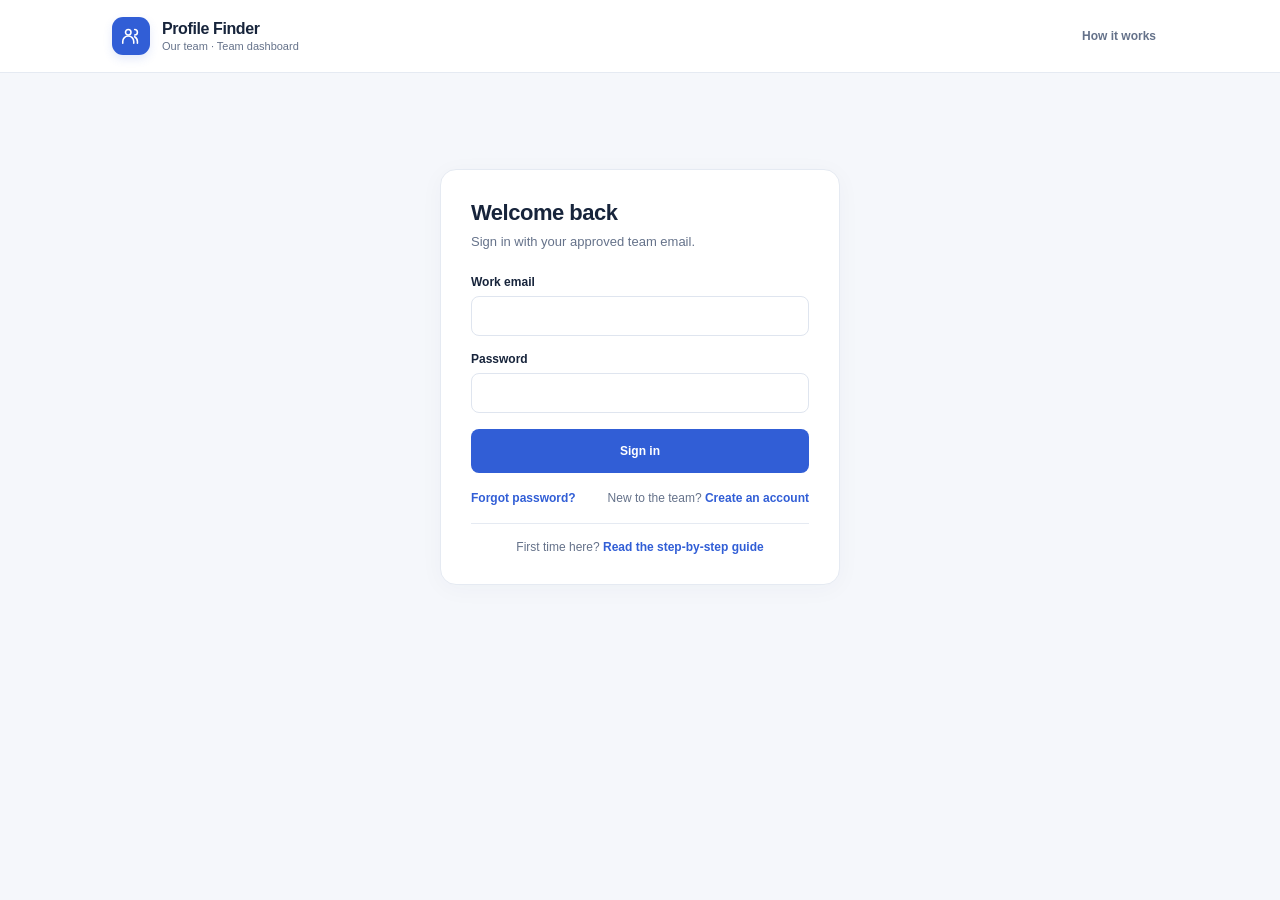
==== index.html @ e4a8d3be "Add files via upload" ====
<!DOCTYPE html>
<html lang="en">
<head>
<meta charset="utf-8">
<meta name="viewport" content="width=device-width, initial-scale=1">
<meta http-equiv="Content-Security-Policy" content="default-src 'self'; script-src 'self'; style-src 'self'; img-src 'self' data:; connect-src https:; base-uri 'none'; form-action 'none'; object-src 'none'">
<meta name="referrer" content="no-referrer">
<meta name="theme-color" content="#f5f7fb">
<title>Profile Finder · Team dashboard</title>
<link rel="stylesheet" href="styles.css">
</head>
<body>
<svg aria-hidden="true" class="sprite" xmlns="http://www.w3.org/2000/svg">
  <symbol id="icon-people" viewBox="0 0 24 24"><circle cx="9" cy="8" r="3"/><path d="M3 20v-2a6 6 0 0 1 12 0v2M16 5a3 3 0 0 1 0 6m3 9v-2a6 6 0 0 0-3-5.2"/></symbol>
  <symbol id="icon-search" viewBox="0 0 24 24"><circle cx="10.5" cy="10.5" r="6.5"/><path d="m16 16 4.5 4.5"/></symbol>
  <symbol id="icon-arrow" viewBox="0 0 24 24"><path d="M7 17 17 7M7 7h10v10"/></symbol>
  <symbol id="icon-close" viewBox="0 0 24 24"><path d="m6 6 12 12M6 18 18 6"/></symbol>
  <symbol id="icon-info" viewBox="0 0 24 24"><circle cx="12" cy="12" r="9"/><path d="M12 11v6m0-10v.1"/></symbol>
  <symbol id="icon-refresh" viewBox="0 0 24 24"><path d="M20 11a8 8 0 1 0-2.3 5.7M20 4v7h-7"/></symbol>
</svg>

<header class="site-header">
  <div class="header-inner">
    <div class="brand">
      <span class="brand-mark"><svg aria-hidden="true"><use href="#icon-people"/></svg></span>
      <div><span class="brand-name">Profile Finder</span><span class="brand-caption" id="workspaceName">Team dashboard</span></div>
    </div>
    <div class="header-actions">
      <a class="btn quiet small" href="help.html">How it works</a>
      <div class="account" id="account" hidden>
        <span class="account-email" id="accountEmail"></span>
        <button class="btn secondary small" id="signOut" type="button">Sign out</button>
      </div>
    </div>
  </div>
</header>

<main>
  <section id="bootView" class="center-view" aria-live="polite">
    <div class="card message-card"><p id="bootMessage">Opening your dashboard…</p></div>
  </section>

  <section id="setupView" class="center-view" hidden>
    <div class="card message-card">
      <h1>Dashboard not set up yet</h1>
      <p id="setupMessage">Add your Supabase project URL and publishable key to <code>config.js</code>, then reload this page.</p>
    </div>
  </section>

  <section id="authView" class="center-view" hidden>
    <form class="card auth-card" id="authForm" novalidate>
      <h1 id="authTitle">Welcome back</h1>
      <p class="muted" id="authDescription">Sign in with your approved team email.</p>
      <p class="notice" id="authMessage" role="alert" hidden></p>
      <div class="field" id="emailField">
        <label for="authEmail">Work email</label>
        <input id="authEmail" type="email" autocomplete="email" required>
      </div>
      <div class="field" id="passwordField">
        <label for="authPassword" id="passwordLabel">Password</label>
        <input id="authPassword" type="password" autocomplete="current-password" required>
      </div>
      <button class="btn primary wide" id="authSubmit" type="submit">Sign in</button>
      <div class="auth-links">
        <button class="link" type="button" id="forgotLink">Forgot password?</button>
        <span><span id="switchText">New to the team?</span> <button class="link" type="button" id="switchMode">Create an account</button></span>
      </div>
      <p class="guide-link">First time here? <a href="help.html">Read the step-by-step guide</a></p>
    </form>
  </section>

  <section id="dashboardView" hidden>
    <div class="intro">
      <p class="eyebrow">Team outreach</p>
      <h1>Your people, ready to connect.</h1>
      <p class="muted">Your statuses are your own. Open a profile with Connect and it’s marked Connected for you. Use the switches to update your progress at any time.</p>
    </div>

    <div class="card list-card">
      <div class="status-tabs" role="group" aria-label="Filter by status">
        <button type="button" class="status-tab" data-filter="all" aria-pressed="true"><span class="label">All profiles</span><strong data-count="all">0</strong></button>
        <button type="button" class="status-tab" data-filter="pending" aria-pressed="false"><span class="label">Pending</span><strong data-count="pending">0</strong></button>
        <button type="button" class="status-tab" data-filter="contacted" aria-pressed="false"><span class="label">Contacted</span><strong data-count="contacted">0</strong></button>
        <button type="button" class="status-tab" data-filter="connected" aria-pressed="false"><span class="label">Connected</span><strong data-count="connected">0</strong></button>
      </div>
      <div class="toolbar">
        <div class="filter-wrap">
          <label for="search" class="sr-only">Search profiles by name, role or company</label>
          <svg aria-hidden="true"><use href="#icon-search"/></svg>
          <input id="search" type="search" placeholder="Search by name, role or company…" autocomplete="off">
          <button class="filter-reset" id="clearSearch" type="button" aria-label="Clear search" hidden><svg aria-hidden="true"><use href="#icon-close"/></svg></button>
        </div>
        <button class="btn quiet" id="refresh" type="button"><svg aria-hidden="true"><use href="#icon-refresh"/></svg><span>Refresh</span></button>
      </div>
      <div class="table-wrap" role="region" aria-label="Profiles" tabindex="0">
        <table>
          <caption class="sr-only">Team profiles with outreach status and a link to connect on LinkedIn</caption>
          <colgroup><col class="col-num"><col><col class="col-toggle"><col class="col-toggle"><col class="col-connect"></colgroup>
          <thead><tr><th scope="col" aria-label="Number">#</th><th scope="col">Name</th><th scope="col">Contacted</th><th scope="col">Connected</th><th scope="col"><span class="sr-only">Connect</span></th></tr></thead>
          <tbody id="rows"></tbody>
        </table>
      </div>
      <div class="list-footer"><p id="summary" role="status">Loading profiles…</p><p id="updated"></p></div>
    </div>
    <p class="note"><svg aria-hidden="true"><use href="#icon-info"/></svg><span>Connect opens LinkedIn in a new tab. Your Contacted and Connected statuses are visible only to you.</span></p>
  </section>
</main>
<div class="toast" id="toast" role="status" aria-live="polite"></div>
<script src="config.js"></script>
<script src="app.js"></script>
</body>
</html>
---- styles.css ----
:root { --ink:#17243b; --muted:#65728a; --line:#e5eaf2; --brand:#315ed6; --brand-dark:#254bac; --brand-soft:#eef3ff; --bg:#f5f7fb; --green:#1d9366; --green-ink:#1f7350; --blue-on:#315ed6; --shadow:0 4px 24px rgba(29,48,84,.035); }
* { box-sizing:border-box; }
body { margin:0; background:var(--bg); color:var(--ink); font-family:Inter,-apple-system,BlinkMacSystemFont,"Segoe UI",sans-serif; font-size:14px; -webkit-font-smoothing:antialiased; }
button,input { font:inherit; }
button { cursor:pointer; }
button:disabled { opacity:.5; cursor:not-allowed; }
:focus-visible { outline:3px solid #809ff0; outline-offset:3px; }
a { color:var(--brand); }
svg { width:20px; height:20px; flex-shrink:0; fill:none; stroke:currentColor; stroke-width:1.7; stroke-linecap:round; stroke-linejoin:round; }
.sprite { display:none; }
[hidden] { display:none !important; }
.sr-only { position:absolute; width:1px; height:1px; padding:0; margin:-1px; overflow:hidden; clip:rect(0,0,0,0); white-space:nowrap; border:0; }
.muted { color:var(--muted); }
code { background:#eef1f6; padding:2px 5px; border-radius:4px; font-size:12px; }

.site-header { background:#fff; border-bottom:1px solid var(--line); }
.header-inner { max-width:1120px; min-height:72px; margin:auto; padding:14px 32px; display:flex; align-items:center; justify-content:space-between; gap:16px; }
.brand { display:flex; align-items:center; gap:12px; min-width:0; }
.brand-mark { width:38px; height:38px; display:grid; place-items:center; border-radius:11px; background:var(--brand); color:#fff; box-shadow:0 4px 10px #315ed622; }
.brand-mark svg { width:22px; height:22px; }
.brand-name { display:block; font-size:16px; font-weight:750; letter-spacing:-.4px; }
.brand-caption { display:block; margin-top:2px; color:var(--muted); font-size:11px; }
.header-actions { display:flex; align-items:center; gap:10px; min-width:0; }
.guide-link { margin:18px 0 0; padding-top:16px; border-top:1px solid var(--line); text-align:center; color:var(--muted); font-size:12px; }
.guide-link a { font-weight:650; text-decoration:none; }
.guide-link a:hover { text-decoration:underline; }
.account { display:flex; align-items:center; gap:12px; min-width:0; }
.account-email { color:var(--muted); font-size:12px; overflow:hidden; text-overflow:ellipsis; white-space:nowrap; }

main { max-width:1120px; margin:auto; padding:34px 32px 40px; }
.center-view { display:grid; place-items:center; min-height:60vh; }
.card { background:#fff; border:1px solid var(--line); border-radius:16px; box-shadow:var(--shadow); }
.message-card { max-width:460px; padding:28px; text-align:center; line-height:1.7; color:var(--muted); }
.message-card h1 { color:var(--ink); font-size:20px; margin:0 0 8px; }

.auth-card { width:100%; max-width:400px; padding:30px; }
.auth-card h1 { margin:0 0 6px; font-size:22px; letter-spacing:-.5px; }
.auth-card > .muted { margin:0 0 22px; font-size:13px; line-height:1.6; }
.field { margin-bottom:16px; }
label { display:block; margin-bottom:7px; font-size:12px; font-weight:650; }
input { width:100%; border:1px solid #dfe5ef; border-radius:8px; background:#fff; color:var(--ink); padding:11px 12px; font-size:14px; }
input:focus { border-color:var(--brand); box-shadow:0 0 0 3px #315ed610; outline:none; }
.notice { margin:0 0 16px; padding:10px 12px; border-radius:8px; background:#fff4f4; color:#a33a3a; font-size:12px; line-height:1.6; }
.notice.success { background:#eef8f2; color:var(--green-ink); }
.auth-links { display:flex; flex-wrap:wrap; justify-content:space-between; gap:10px; margin-top:18px; font-size:12px; color:var(--muted); }
.link { background:none; border:0; padding:0; color:var(--brand); font-size:12px; font-weight:600; }
.link:hover { text-decoration:underline; }

.btn { display:inline-flex; align-items:center; justify-content:center; gap:7px; min-height:38px; padding:9px 14px; border:1px solid transparent; border-radius:8px; font-size:12px; font-weight:650; text-decoration:none; transition:background .15s,border-color .15s; }
.btn svg { width:15px; height:15px; }
.btn.small { min-height:32px; padding:6px 11px; }
.btn.wide { width:100%; min-height:44px; }
.primary { background:var(--brand); color:#fff; }
.primary:hover:not(:disabled) { background:var(--brand-dark); }
.secondary { background:#fff; color:#43516a; border-color:#dfe5ef; }
.secondary:hover:not(:disabled) { background:#f6f8fc; border-color:#b9c6dc; }
.quiet { background:transparent; color:var(--muted); }
.quiet:hover:not(:disabled) { background:#f2f5fa; color:var(--ink); }

.intro { margin-bottom:24px; }
.eyebrow { margin:0 0 8px; color:var(--brand); font-size:10px; font-weight:750; letter-spacing:1.8px; text-transform:uppercase; }
.intro h1 { font-size:30px; line-height:1.2; font-weight:720; letter-spacing:-1px; margin:0 0 8px; }
.intro p { margin:0; font-size:14px; line-height:1.7; max-width:640px; }

.list-card { overflow:hidden; }
.status-tabs { display:grid; grid-template-columns:repeat(4,minmax(0,1fr)); gap:8px; padding:22px 24px 16px; }
.status-tab { display:flex; flex-direction:column; align-items:flex-start; gap:3px; padding:11px 13px; border:1px solid var(--line); border-radius:10px; background:#fff; color:var(--muted); font-size:11px; font-weight:600; text-align:left; transition:background .15s,border-color .15s; }
.status-tab strong { color:var(--ink); font-size:19px; font-weight:720; letter-spacing:-.4px; font-variant-numeric:tabular-nums; }
.status-tab .label { display:flex; align-items:center; gap:6px; }
.status-tab .label::before { content:""; width:7px; height:7px; border-radius:50%; background:#9aa6ba; }
.status-tab[data-filter="pending"] .label::before { background:#c98b22; }
.status-tab[data-filter="contacted"] .label::before { background:var(--blue-on); }
.status-tab[data-filter="connected"] .label::before { background:var(--green); }
.status-tab:hover { background:#f9fafc; border-color:#cfd8e6; }
.status-tab[aria-pressed="true"] { background:var(--brand-soft); border-color:#b7caf7; color:var(--brand); }

.toolbar { display:flex; align-items:center; justify-content:space-between; gap:12px; padding:0 24px 18px; }
.filter-wrap { position:relative; width:360px; max-width:100%; }
.filter-wrap > svg { position:absolute; top:11px; left:12px; width:16px; height:16px; color:#7b879b; pointer-events:none; }
#search { background:#f9fafc; padding:9px 36px; font-size:13px; }
#search::-webkit-search-cancel-button { -webkit-appearance:none; }
.filter-reset { position:absolute; right:5px; top:4px; width:30px; height:30px; display:grid; place-items:center; background:transparent; color:var(--muted); border:0; border-radius:5px; }
.filter-reset:hover { background:#eaf0fb; }
.filter-reset svg { width:14px; height:14px; }

.table-wrap { overflow:auto; max-height:620px; min-height:300px; }
table { width:100%; table-layout:fixed; border-collapse:separate; border-spacing:0; text-align:left; }
.col-num { width:64px; } .col-toggle { width:122px; } .col-connect { width:130px; }
thead th { position:sticky; top:0; z-index:1; background:#f8fafd; color:var(--muted); font-size:10px; font-weight:650; letter-spacing:.8px; text-transform:uppercase; border-top:1px solid var(--line); border-bottom:1px solid var(--line); padding:12px 16px; }
tbody td { padding:13px 16px; border-bottom:1px solid #eef1f6; vertical-align:middle; }
tbody tr:last-child td { border-bottom:0; }
tbody tr:hover td { background:#fafbfe; }
td.num { color:var(--muted); font-size:11px; font-variant-numeric:tabular-nums; padding-left:24px; }
.person { display:flex; align-items:center; gap:12px; min-width:0; }
.avatar { display:grid; place-items:center; flex-shrink:0; width:34px; height:34px; border-radius:50%; background:#edf1fc; color:#5a73b0; font-size:10px; font-weight:700; }
.tone-1 { color:#557c70; background:#eaf4ef; } .tone-2 { color:#927449; background:#f7f0e5; } .tone-3 { color:#85709f; background:#f1edf8; }
.person-text { min-width:0; }
.person-name { display:block; font-size:13px; font-weight:600; line-height:1.4; overflow-wrap:break-word; }
.person-role { display:block; margin-top:2px; color:var(--muted); font-size:11px; line-height:1.4; overflow:hidden; text-overflow:ellipsis; white-space:nowrap; }

.switch { display:inline-flex; align-items:center; gap:8px; min-height:34px; padding:2px; border:0; background:transparent; color:var(--muted); font-size:11px; font-weight:650; }
.switch .track { position:relative; flex-shrink:0; width:38px; height:22px; border-radius:999px; background:#e3e8f0; box-shadow:inset 0 0 0 1px #d3dbe7; transition:background .2s; }
.switch .knob { position:absolute; top:3px; left:3px; width:16px; height:16px; border-radius:50%; background:#fff; box-shadow:0 1px 3px #17243b33; transition:transform .2s; }
.switch[aria-checked="true"] .knob { transform:translateX(16px); }
.switch[aria-checked="true"] .track { box-shadow:none; }
.switch.contacted[aria-checked="true"] { color:var(--blue-on); }
.switch.contacted[aria-checked="true"] .track { background:var(--blue-on); }
.switch.connected[aria-checked="true"] { color:var(--green-ink); }
.switch.connected[aria-checked="true"] .track { background:var(--green); }
.switch[aria-busy="true"] { opacity:.6; cursor:progress; }

.connect { min-height:34px; width:104px; background:var(--brand-soft); border-color:#e1e9fc; color:var(--brand); padding:7px 12px; font-size:11px; }
.connect:hover { background:#e1eaff; border-color:#b7caf7; }
.connect svg { width:13px; height:13px; }
.unavailable { color:var(--muted); font-size:11px; }

.empty { padding:60px 24px; text-align:center; color:var(--muted); font-size:13px; line-height:1.7; }
.empty h3 { color:var(--ink); font-size:16px; margin:0 0 6px; }
.empty button { margin-top:14px; }
tbody tr:hover .empty { background:#fff; }

.list-footer { display:flex; flex-wrap:wrap; justify-content:space-between; gap:10px; border-top:1px solid var(--line); padding:14px 24px; background:#fdfdfe; color:var(--muted); font-size:11px; }
.list-footer p { margin:0; }
.note { display:flex; justify-content:center; gap:7px; margin:16px 12px 0; color:var(--muted); font-size:11px; line-height:1.6; }
.note svg { width:14px; height:14px; margin-top:2px; }

.toast { position:fixed; bottom:24px; left:50%; z-index:10; max-width:calc(100% - 32px); width:max-content; padding:12px 18px; border-radius:10px; background:#1e2d45; color:#fff; box-shadow:0 8px 25px #17243b24; font-size:12px; line-height:1.6; opacity:0; transform:translate(-50%,12px); transition:opacity .2s,transform .2s; pointer-events:none; }
.toast.show { opacity:1; transform:translate(-50%,0); }

@media (max-width:820px) {
  .header-inner { padding:12px 20px; } main { padding:26px 20px 32px; }
  .account-email { display:none; }
  .intro h1 { font-size:25px; }
  .status-tabs { grid-template-columns:repeat(2,minmax(0,1fr)); padding:18px 18px 14px; }
  .toolbar { padding:0 18px 16px; }
  .col-num { width:0; } td.num,thead th:first-child { padding:0; font-size:0; overflow:hidden; }
  .col-toggle { width:64px; } .col-connect { width:104px; }
  thead th,tbody td { padding-left:10px; padding-right:10px; }
  td.name-cell { padding-left:18px; }
  .switch-label { display:none; }
  thead th { font-size:10px; letter-spacing:0; text-transform:none; }
  .connect { width:88px; padding:7px 8px; }
}
@media (max-width:480px) {
  .header-inner { padding:12px 14px; } main { padding:22px 14px 28px; }
  .brand-caption { display:none; }
  .avatar { display:none; }
  .col-toggle { width:62px; } .col-connect { width:92px; }
  thead th,tbody td { padding-left:6px; padding-right:6px; }
  td.name-cell { padding-left:14px; }
  .connect { width:80px; }
  .switch .track { width:34px; height:20px; } .switch .knob { width:14px; height:14px; }
  .switch[aria-checked="true"] .knob { transform:translateX(14px); }
  .person-role { white-space:normal; }
}
@media (prefers-reduced-motion:reduce) { *,*::before,*::after { transition:none !important; } }

/* ---------- user guide (help.html) ---------- */
.guide main { max-width:900px; }
.brand-link { color:inherit; text-decoration:none; }
.guide-hero { margin-bottom:28px; }
.guide-hero h1 { font-size:32px; line-height:1.2; font-weight:720; letter-spacing:-1px; margin:0 0 10px; }
.lead { margin:0 0 20px; color:var(--muted); font-size:15px; line-height:1.7; max-width:680px; }
.toc { display:flex; flex-wrap:wrap; gap:8px; }
.toc a { padding:7px 12px; border:1px solid var(--line); border-radius:999px; background:#fff; color:#43516a; font-size:12px; font-weight:600; text-decoration:none; }
.toc a:hover { border-color:#b7caf7; color:var(--brand); background:var(--brand-soft); }
.guide-section { background:#fff; border:1px solid var(--line); border-radius:16px; box-shadow:var(--shadow); padding:28px 30px; margin-bottom:20px; scroll-margin-top:16px; line-height:1.7; }
.guide-section h2 { margin:0 0 14px; font-size:21px; letter-spacing:-.4px; }
.guide-section h3 { margin:28px 0 8px; font-size:16px; }
.guide-section p { margin:0 0 12px; font-size:14px; }
.guide-section figure { margin:16px 0 18px; }
.guide-section figure img { display:block; width:100%; height:auto; border:1px solid var(--line); border-radius:12px; box-shadow:0 6px 24px rgba(29,48,84,.08); background:#f5f7fb; }
.guide-section figcaption { margin-top:8px; color:var(--muted); font-size:12px; text-align:center; }

.quick-steps { list-style:none; counter-reset:q; display:grid; grid-template-columns:repeat(4,minmax(0,1fr)); gap:12px; margin:0; padding:0; }
.quick-steps li { counter-increment:q; position:relative; padding:46px 14px 14px; border:1px solid var(--line); border-radius:12px; background:#fbfcfe; }
.quick-steps li::before { content:counter(q); position:absolute; top:14px; left:14px; width:24px; height:24px; display:grid; place-items:center; border-radius:50%; background:var(--brand); color:#fff; font-size:12px; font-weight:700; }
.quick-steps strong { display:block; font-size:14px; margin-bottom:4px; }
.quick-steps span { display:block; color:var(--muted); font-size:12px; line-height:1.6; }

.feature-grid { list-style:none; display:grid; grid-template-columns:repeat(2,minmax(0,1fr)); gap:10px 22px; margin:0; padding:0; }
.feature-grid li { padding:10px 0 10px 26px; position:relative; border-bottom:1px solid #eef1f6; }
.feature-grid li::before { content:""; position:absolute; left:4px; top:17px; width:10px; height:6px; border-left:2px solid var(--green); border-bottom:2px solid var(--green); transform:rotate(-45deg); }
.feature-grid strong { display:block; font-size:14px; }
.feature-grid span { display:block; color:var(--muted); font-size:13px; line-height:1.6; }

.steps-list { margin:0 0 6px; padding-left:22px; font-size:14px; }
.steps-list li { margin:6px 0; padding-left:4px; }
.num, .legend li::before { display:inline-grid; place-items:center; width:22px; height:22px; border-radius:50%; background:#e8590c; color:#fff; font-size:11px; font-weight:700; vertical-align:1px; }
.legend { list-style:none; counter-reset:l; margin:0; padding:0; display:grid; gap:10px; font-size:14px; }
.legend li { counter-increment:l; position:relative; padding-left:32px; }
.legend li::before { content:counter(l); position:absolute; left:0; top:2px; }

.callout { padding:12px 14px; border-radius:10px; background:var(--brand-soft); color:#2a3f73; font-size:13px !important; }
.tip { padding:12px 14px; border-radius:10px; background:#fdf6e9; color:#6b4a10; font-size:13px !important; }
.callout a, .tip a { font-weight:650; }

.phone-row { display:grid; grid-template-columns:240px 1fr; gap:24px; align-items:center; }
.phone-row figure { margin:0; }
.phone img { border-radius:22px !important; }

.table-scroll { overflow-x:auto; margin-bottom:14px; }
.status-table { width:100%; min-width:520px; table-layout:auto; border:1px solid var(--line); border-radius:12px; border-collapse:separate; border-spacing:0; font-size:13px; }
.status-table th, .status-table td { padding:12px 14px; text-align:left; vertical-align:top; border-bottom:1px solid #eef1f6; }
.status-table thead th { position:static; background:#f8fafd; color:var(--muted); font-size:11px; text-transform:uppercase; letter-spacing:.6px; border-top:0; }
.status-table tbody tr:last-child th, .status-table tbody tr:last-child td { border-bottom:0; }
.status-table tbody tr:hover td { background:transparent; }
.dot-label { display:inline-flex; align-items:center; gap:7px; font-weight:650; white-space:nowrap; }
.dot-label::before { content:""; width:8px; height:8px; border-radius:50%; }
.dot-label.pending::before { background:#c98b22; } .dot-label.contacted::before { background:var(--blue-on); } .dot-label.connected::before { background:var(--green); }

.guide details { border:1px solid var(--line); border-radius:10px; margin-bottom:8px; background:#fbfcfe; }
.guide details[open] { background:#fff; }
.guide summary { cursor:pointer; padding:13px 16px; font-size:14px; font-weight:650; list-style-position:inside; }
.guide details > p, .guide details > figure { margin:0 16px 14px; }
.guide-back { text-align:center; margin:28px 0 10px; }
.guide-back .btn { min-height:44px; padding:10px 22px; font-size:13px; }

@media (max-width:820px) {
  .guide-section { padding:22px 18px; }
  .guide-hero h1 { font-size:26px; }
  .quick-steps { grid-template-columns:repeat(2,minmax(0,1fr)); }
  .feature-grid { grid-template-columns:1fr; }
  .phone-row { grid-template-columns:1fr; } .phone-row .phone { max-width:240px; margin:0 auto; }
}
@media (max-width:480px) {
  .quick-steps { grid-template-columns:1fr; }
  .guide .header-inner .btn { padding:6px 10px; }
}
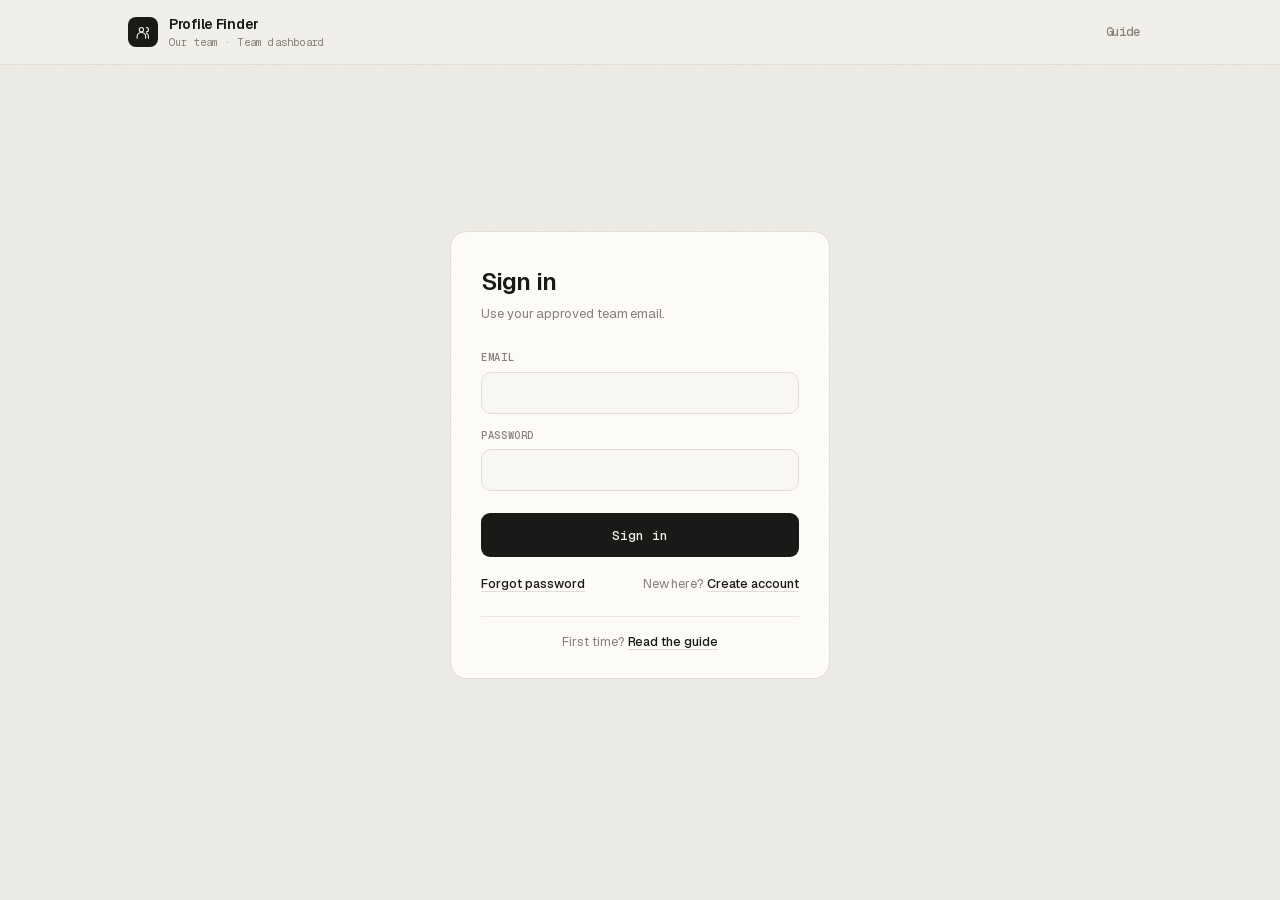
==== commit 69cf1e5e: "Add files via upload" ====
--- a/index.html
+++ b/index.html
@@ -26,7 +26,7 @@
       <div><span class="brand-name">Profile Finder</span><span class="brand-caption" id="workspaceName">Team dashboard</span></div>
     </div>
     <div class="header-actions">
-      <a class="btn quiet small" href="help.html">How it works</a>
+      <a class="btn quiet small" href="help.html">Guide</a>
       <div class="account" id="account" hidden>
         <span class="account-email" id="accountEmail"></span>
         <button class="btn secondary small" id="signOut" type="button">Sign out</button>
@@ -37,7 +37,7 @@
 
 <main>
   <section id="bootView" class="center-view" aria-live="polite">
-    <div class="card message-card"><p id="bootMessage">Opening your dashboard…</p></div>
+    <div class="card message-card"><p id="bootMessage">Loading…</p></div>
   </section>
 
   <section id="setupView" class="center-view" hidden>
@@ -49,11 +49,11 @@
 
   <section id="authView" class="center-view" hidden>
     <form class="card auth-card" id="authForm" novalidate>
-      <h1 id="authTitle">Welcome back</h1>
-      <p class="muted" id="authDescription">Sign in with your approved team email.</p>
+      <h1 id="authTitle">Sign in</h1>
+      <p class="muted" id="authDescription">Use your approved team email.</p>
       <p class="notice" id="authMessage" role="alert" hidden></p>
       <div class="field" id="emailField">
-        <label for="authEmail">Work email</label>
+        <label for="authEmail">Email</label>
         <input id="authEmail" type="email" autocomplete="email" required>
       </div>
       <div class="field" id="passwordField">
@@ -62,23 +62,22 @@
       </div>
       <button class="btn primary wide" id="authSubmit" type="submit">Sign in</button>
       <div class="auth-links">
-        <button class="link" type="button" id="forgotLink">Forgot password?</button>
-        <span><span id="switchText">New to the team?</span> <button class="link" type="button" id="switchMode">Create an account</button></span>
+        <button class="link" type="button" id="forgotLink">Forgot password</button>
+        <span><span id="switchText">New here?</span> <button class="link" type="button" id="switchMode">Create account</button></span>
       </div>
-      <p class="guide-link">First time here? <a href="help.html">Read the step-by-step guide</a></p>
+      <p class="guide-link">First time? <a href="help.html">Read the guide</a></p>
     </form>
   </section>
 
   <section id="dashboardView" hidden>
     <div class="intro">
-      <p class="eyebrow">Team outreach</p>
-      <h1>Your people, ready to connect.</h1>
-      <p class="muted">Your statuses are your own. Open a profile with Connect and it’s marked Connected for you. Use the switches to update your progress at any time.</p>
+      <h1>Profiles</h1>
+      <p>Your progress is private to you</p>
     </div>
 
     <div class="card list-card">
       <div class="status-tabs" role="group" aria-label="Filter by status">
-        <button type="button" class="status-tab" data-filter="all" aria-pressed="true"><span class="label">All profiles</span><strong data-count="all">0</strong></button>
+        <button type="button" class="status-tab" data-filter="all" aria-pressed="true"><span class="label">All</span><strong data-count="all">0</strong></button>
         <button type="button" class="status-tab" data-filter="pending" aria-pressed="false"><span class="label">Pending</span><strong data-count="pending">0</strong></button>
         <button type="button" class="status-tab" data-filter="contacted" aria-pressed="false"><span class="label">Contacted</span><strong data-count="contacted">0</strong></button>
         <button type="button" class="status-tab" data-filter="connected" aria-pressed="false"><span class="label">Connected</span><strong data-count="connected">0</strong></button>
@@ -87,7 +86,7 @@
         <div class="filter-wrap">
           <label for="search" class="sr-only">Search profiles by name, role or company</label>
           <svg aria-hidden="true"><use href="#icon-search"/></svg>
-          <input id="search" type="search" placeholder="Search by name, role or company…" autocomplete="off">
+          <input id="search" type="search" placeholder="Search" autocomplete="off">
           <button class="filter-reset" id="clearSearch" type="button" aria-label="Clear search" hidden><svg aria-hidden="true"><use href="#icon-close"/></svg></button>
         </div>
         <button class="btn quiet" id="refresh" type="button"><svg aria-hidden="true"><use href="#icon-refresh"/></svg><span>Refresh</span></button>
@@ -102,8 +101,7 @@
       </div>
       <div class="list-footer"><p id="summary" role="status">Loading profiles…</p><p id="updated"></p></div>
     </div>
-    <p class="note"><svg aria-hidden="true"><use href="#icon-info"/></svg><span>Connect opens LinkedIn in a new tab. Your Contacted and Connected statuses are visible only to you.</span></p>
-  </section>
+      </section>
 </main>
 <div class="toast" id="toast" role="status" aria-live="polite"></div>
 <script src="config.js"></script>
--- a/styles.css
+++ b/styles.css
@@ -1,229 +1,313 @@
-:root { --ink:#17243b; --muted:#65728a; --line:#e5eaf2; --brand:#315ed6; --brand-dark:#254bac; --brand-soft:#eef3ff; --bg:#f5f7fb; --green:#1d9366; --green-ink:#1f7350; --blue-on:#315ed6; --shadow:0 4px 24px rgba(29,48,84,.035); }
+/* Profile Finder — matte, minimal, monospaced details. */
+@font-face { font-family:"Geist"; src:url("fonts/geist-latin.woff2") format("woff2"); font-weight:300 700; font-display:swap;
+  unicode-range:U+0000-00FF, U+0131, U+0152-0153, U+02BB-02BC, U+02C6, U+02DA, U+02DC, U+0304, U+0308, U+0329, U+2000-206F, U+20AC, U+2122, U+2191, U+2193, U+2212, U+2215, U+FEFF, U+FFFD; }
+@font-face { font-family:"Geist"; src:url("fonts/geist-latin-ext.woff2") format("woff2"); font-weight:300 700; font-display:swap;
+  unicode-range:U+0100-02BA, U+02BD-02C5, U+02C7-02CC, U+02CE-02D7, U+02DD-02FF, U+0304, U+0308, U+0329, U+1D00-1DBF, U+1E00-1E9F, U+1EF2-1EFF, U+2020, U+20A0-20AB, U+20AD-20C4, U+2113, U+2C60-2C7F, U+A720-A7FF; }
+@font-face { font-family:"Geist Mono"; src:url("fonts/geist-mono-latin.woff2") format("woff2"); font-weight:400 600; font-display:swap;
+  unicode-range:U+0000-00FF, U+0131, U+0152-0153, U+02BB-02BC, U+02C6, U+02DA, U+02DC, U+0304, U+0308, U+0329, U+2000-206F, U+20AC, U+2122, U+2191, U+2193, U+2212, U+2215, U+FEFF, U+FFFD; }
+@font-face { font-family:"Geist Mono"; src:url("fonts/geist-mono-latin-ext.woff2") format("woff2"); font-weight:400 600; font-display:swap;
+  unicode-range:U+0100-02BA, U+02BD-02C5, U+02C7-02CC, U+02CE-02D7, U+02DD-02FF, U+0304, U+0308, U+0329, U+1D00-1DBF, U+1E00-1E9F, U+1EF2-1EFF, U+2020, U+20A0-20AB, U+20AD-20C4, U+2113, U+2C60-2C7F, U+A720-A7FF; }
+
+:root {
+  --bg:#f1efea; --surface:#f8f7f3; --raised:#fcfbf8; --hover:#f0eee8;
+  --line:#e1ded6; --line-soft:#ebe8e1;
+  --ink:#1a1917; --ink-2:#3b3935; --muted:#85817a; --faint:#aeaaa2;
+  --pending:#b58431; --contacted:#5266c4; --connected:#3b8a5c;
+  --danger:#b4473f; --danger-soft:#f6e9e6; --ok-soft:#e9f1eb;
+  --sans:"Geist",ui-sans-serif,-apple-system,BlinkMacSystemFont,"Segoe UI",sans-serif;
+  --mono:"Geist Mono",ui-monospace,"SF Mono",Menlo,Consolas,monospace;
+  --ease:cubic-bezier(.2,.7,.2,1); --spring:cubic-bezier(.34,1.56,.64,1);
+}
 * { box-sizing:border-box; }
-body { margin:0; background:var(--bg); color:var(--ink); font-family:Inter,-apple-system,BlinkMacSystemFont,"Segoe UI",sans-serif; font-size:14px; -webkit-font-smoothing:antialiased; }
-button,input { font:inherit; }
+html { background:var(--bg); }
+body { margin:0; min-height:100vh; color:var(--ink); font-family:var(--sans); font-size:14px; line-height:1.5; letter-spacing:-.005em; -webkit-font-smoothing:antialiased; text-rendering:optimizeLegibility;
+  background:var(--bg) url("data:image/svg+xml,%3Csvg xmlns='http://www.w3.org/2000/svg' width='160' height='160'%3E%3Cfilter id='n'%3E%3CfeTurbulence type='fractalNoise' baseFrequency='.9' numOctaves='2' stitchTiles='stitch'/%3E%3CfeColorMatrix values='0 0 0 0 0 0 0 0 0 0 0 0 0 0 0 0 0 0 .035 0'/%3E%3C/filter%3E%3Crect width='100%25' height='100%25' filter='url(%23n)'/%3E%3C/svg%3E"); }
+::selection { background:#1a19171a; }
+button,input { font:inherit; color:inherit; }
 button { cursor:pointer; }
-button:disabled { opacity:.5; cursor:not-allowed; }
-:focus-visible { outline:3px solid #809ff0; outline-offset:3px; }
-a { color:var(--brand); }
-svg { width:20px; height:20px; flex-shrink:0; fill:none; stroke:currentColor; stroke-width:1.7; stroke-linecap:round; stroke-linejoin:round; }
+button:disabled { opacity:.45; cursor:not-allowed; }
+:focus-visible { outline:2px solid var(--ink); outline-offset:3px; border-radius:6px; }
+a { color:var(--ink); }
+svg { width:18px; height:18px; flex-shrink:0; fill:none; stroke:currentColor; stroke-width:1.6; stroke-linecap:round; stroke-linejoin:round; }
 .sprite { display:none; }
 [hidden] { display:none !important; }
 .sr-only { position:absolute; width:1px; height:1px; padding:0; margin:-1px; overflow:hidden; clip:rect(0,0,0,0); white-space:nowrap; border:0; }
 .muted { color:var(--muted); }
-code { background:#eef1f6; padding:2px 5px; border-radius:4px; font-size:12px; }
-
-.site-header { background:#fff; border-bottom:1px solid var(--line); }
-.header-inner { max-width:1120px; min-height:72px; margin:auto; padding:14px 32px; display:flex; align-items:center; justify-content:space-between; gap:16px; }
-.brand { display:flex; align-items:center; gap:12px; min-width:0; }
-.brand-mark { width:38px; height:38px; display:grid; place-items:center; border-radius:11px; background:var(--brand); color:#fff; box-shadow:0 4px 10px #315ed622; }
-.brand-mark svg { width:22px; height:22px; }
-.brand-name { display:block; font-size:16px; font-weight:750; letter-spacing:-.4px; }
-.brand-caption { display:block; margin-top:2px; color:var(--muted); font-size:11px; }
-.header-actions { display:flex; align-items:center; gap:10px; min-width:0; }
-.guide-link { margin:18px 0 0; padding-top:16px; border-top:1px solid var(--line); text-align:center; color:var(--muted); font-size:12px; }
-.guide-link a { font-weight:650; text-decoration:none; }
-.guide-link a:hover { text-decoration:underline; }
-.account { display:flex; align-items:center; gap:12px; min-width:0; }
-.account-email { color:var(--muted); font-size:12px; overflow:hidden; text-overflow:ellipsis; white-space:nowrap; }
-
-main { max-width:1120px; margin:auto; padding:34px 32px 40px; }
-.center-view { display:grid; place-items:center; min-height:60vh; }
-.card { background:#fff; border:1px solid var(--line); border-radius:16px; box-shadow:var(--shadow); }
-.message-card { max-width:460px; padding:28px; text-align:center; line-height:1.7; color:var(--muted); }
-.message-card h1 { color:var(--ink); font-size:20px; margin:0 0 8px; }
-
-.auth-card { width:100%; max-width:400px; padding:30px; }
-.auth-card h1 { margin:0 0 6px; font-size:22px; letter-spacing:-.5px; }
-.auth-card > .muted { margin:0 0 22px; font-size:13px; line-height:1.6; }
-.field { margin-bottom:16px; }
-label { display:block; margin-bottom:7px; font-size:12px; font-weight:650; }
-input { width:100%; border:1px solid #dfe5ef; border-radius:8px; background:#fff; color:var(--ink); padding:11px 12px; font-size:14px; }
-input:focus { border-color:var(--brand); box-shadow:0 0 0 3px #315ed610; outline:none; }
-.notice { margin:0 0 16px; padding:10px 12px; border-radius:8px; background:#fff4f4; color:#a33a3a; font-size:12px; line-height:1.6; }
-.notice.success { background:#eef8f2; color:var(--green-ink); }
-.auth-links { display:flex; flex-wrap:wrap; justify-content:space-between; gap:10px; margin-top:18px; font-size:12px; color:var(--muted); }
-.link { background:none; border:0; padding:0; color:var(--brand); font-size:12px; font-weight:600; }
-.link:hover { text-decoration:underline; }
-
-.btn { display:inline-flex; align-items:center; justify-content:center; gap:7px; min-height:38px; padding:9px 14px; border:1px solid transparent; border-radius:8px; font-size:12px; font-weight:650; text-decoration:none; transition:background .15s,border-color .15s; }
-.btn svg { width:15px; height:15px; }
+code { font-family:var(--mono); font-size:12px; background:var(--hover); padding:2px 6px; border-radius:5px; }
+
+@keyframes rise { from { opacity:0; transform:translateY(8px); } to { opacity:1; transform:none; } }
+@keyframes fade { from { opacity:0; } to { opacity:1; } }
+@keyframes bump { 0% { transform:none; } 40% { transform:translateY(-3px); color:var(--ink); } 100% { transform:none; } }
+@keyframes shimmer { from { background-position:200% 0; } to { background-position:-200% 0; } }
+@keyframes pulse { 0%,100% { opacity:1; } 50% { opacity:.35; } }
+@keyframes spin { to { transform:rotate(360deg); } }
+
+/* ---------- header ---------- */
+.site-header { position:sticky; top:0; z-index:5; background:color-mix(in srgb, var(--bg) 82%, transparent); backdrop-filter:blur(10px); -webkit-backdrop-filter:blur(10px); border-bottom:1px solid var(--line); }
+.header-inner { max-width:1080px; height:64px; margin:auto; padding:0 28px; display:flex; align-items:center; justify-content:space-between; gap:16px; }
+.brand { display:flex; align-items:center; gap:11px; min-width:0; }
+.brand-mark { width:30px; height:30px; display:grid; place-items:center; border-radius:8px; background:var(--ink); color:var(--bg); transition:transform .4s var(--spring); }
+.brand:hover .brand-mark { transform:rotate(-8deg) scale(1.05); }
+.brand-mark svg { width:17px; height:17px; }
+.brand-name { display:block; font-size:14px; font-weight:600; letter-spacing:-.02em; }
+.brand-caption { display:block; font-family:var(--mono); font-size:10.5px; color:var(--muted); letter-spacing:.02em; }
+.header-actions { display:flex; align-items:center; gap:6px; min-width:0; }
+.account { display:flex; align-items:center; gap:10px; min-width:0; }
+.account-email { font-family:var(--mono); font-size:11.5px; color:var(--muted); overflow:hidden; text-overflow:ellipsis; white-space:nowrap; padding:0 6px; }
+
+/* ---------- layout ---------- */
+main { max-width:1080px; margin:auto; padding:40px 28px 56px; }
+main > section:not([hidden]) { animation:rise .5s var(--ease) both; }
+.center-view { display:grid; place-items:center; min-height:calc(100vh - 200px); }
+.card { background:var(--surface); border:1px solid var(--line); border-radius:16px; }
+.message-card { max-width:420px; padding:28px; text-align:center; color:var(--muted); }
+.message-card h1 { color:var(--ink); font-size:18px; font-weight:600; margin:0 0 6px; }
+#bootMessage { font-family:var(--mono); font-size:12px; margin:0; animation:pulse 1.6s ease-in-out infinite; }
+
+/* ---------- buttons ---------- */
+.btn { display:inline-flex; align-items:center; justify-content:center; gap:7px; min-height:36px; padding:8px 14px; border:1px solid transparent; border-radius:9px; font-family:var(--mono); font-size:12px; font-weight:500; letter-spacing:-.01em; text-decoration:none; white-space:nowrap;
+  transition:background .2s var(--ease), color .2s var(--ease), border-color .2s var(--ease), transform .15s var(--ease); }
+.btn:active:not(:disabled) { transform:scale(.97); }
+.btn svg { width:14px; height:14px; transition:transform .25s var(--ease); }
 .btn.small { min-height:32px; padding:6px 11px; }
-.btn.wide { width:100%; min-height:44px; }
-.primary { background:var(--brand); color:#fff; }
-.primary:hover:not(:disabled) { background:var(--brand-dark); }
-.secondary { background:#fff; color:#43516a; border-color:#dfe5ef; }
-.secondary:hover:not(:disabled) { background:#f6f8fc; border-color:#b9c6dc; }
+.btn.wide { width:100%; min-height:44px; font-size:13px; }
+.primary { background:var(--ink); color:var(--bg); }
+.primary:hover:not(:disabled) { background:#000; }
+.secondary { background:transparent; color:var(--ink); border-color:var(--line); }
+.secondary:hover:not(:disabled) { background:var(--surface); border-color:#cfcbc2; }
 .quiet { background:transparent; color:var(--muted); }
-.quiet:hover:not(:disabled) { background:#f2f5fa; color:var(--ink); }
-
-.intro { margin-bottom:24px; }
-.eyebrow { margin:0 0 8px; color:var(--brand); font-size:10px; font-weight:750; letter-spacing:1.8px; text-transform:uppercase; }
-.intro h1 { font-size:30px; line-height:1.2; font-weight:720; letter-spacing:-1px; margin:0 0 8px; }
-.intro p { margin:0; font-size:14px; line-height:1.7; max-width:640px; }
-
-.list-card { overflow:hidden; }
-.status-tabs { display:grid; grid-template-columns:repeat(4,minmax(0,1fr)); gap:8px; padding:22px 24px 16px; }
-.status-tab { display:flex; flex-direction:column; align-items:flex-start; gap:3px; padding:11px 13px; border:1px solid var(--line); border-radius:10px; background:#fff; color:var(--muted); font-size:11px; font-weight:600; text-align:left; transition:background .15s,border-color .15s; }
-.status-tab strong { color:var(--ink); font-size:19px; font-weight:720; letter-spacing:-.4px; font-variant-numeric:tabular-nums; }
-.status-tab .label { display:flex; align-items:center; gap:6px; }
-.status-tab .label::before { content:""; width:7px; height:7px; border-radius:50%; background:#9aa6ba; }
-.status-tab[data-filter="pending"] .label::before { background:#c98b22; }
-.status-tab[data-filter="contacted"] .label::before { background:var(--blue-on); }
-.status-tab[data-filter="connected"] .label::before { background:var(--green); }
-.status-tab:hover { background:#f9fafc; border-color:#cfd8e6; }
-.status-tab[aria-pressed="true"] { background:var(--brand-soft); border-color:#b7caf7; color:var(--brand); }
-
-.toolbar { display:flex; align-items:center; justify-content:space-between; gap:12px; padding:0 24px 18px; }
-.filter-wrap { position:relative; width:360px; max-width:100%; }
-.filter-wrap > svg { position:absolute; top:11px; left:12px; width:16px; height:16px; color:#7b879b; pointer-events:none; }
-#search { background:#f9fafc; padding:9px 36px; font-size:13px; }
+.quiet:hover:not(:disabled) { color:var(--ink); background:var(--hover); }
+#refresh:hover svg { transform:rotate(-90deg); }
+#refresh:disabled { opacity:.6; }
+#refresh:disabled svg { animation:spin 1s linear infinite; }
+
+/* ---------- sign in ---------- */
+.auth-card { width:100%; max-width:380px; padding:32px 30px 26px; background:var(--raised); }
+.auth-card h1 { margin:0 0 4px; font-size:24px; font-weight:600; letter-spacing:-.035em; }
+.auth-card > .muted { margin:0 0 26px; font-size:13px; }
+.field { margin-bottom:14px; }
+label { display:block; margin-bottom:6px; font-family:var(--mono); font-size:10.5px; font-weight:500; color:var(--muted); letter-spacing:.06em; text-transform:uppercase; }
+input { width:100%; height:42px; border:1px solid var(--line); border-radius:10px; background:var(--surface); color:var(--ink); padding:0 13px; font-size:14px; transition:border-color .2s var(--ease), box-shadow .2s var(--ease), background .2s var(--ease); }
+input::placeholder { color:var(--faint); }
+input:hover { border-color:#d2cec5; }
+input:focus { outline:none; border-color:var(--ink); background:var(--raised); box-shadow:0 0 0 4px #1a19170d; }
+#authSubmit { margin-top:8px; }
+.notice { margin:0 0 18px; padding:10px 12px; border-radius:9px; background:var(--danger-soft); color:var(--danger); font-size:12.5px; line-height:1.55; animation:rise .35s var(--ease) both; }
+.notice.success { background:var(--ok-soft); color:var(--connected); }
+.auth-links { display:flex; flex-wrap:wrap; justify-content:space-between; gap:10px; margin-top:18px; font-size:12.5px; color:var(--muted); }
+.link { background:none; border:0; padding:0; color:var(--ink); font-size:12.5px; font-weight:500; text-decoration:underline; text-decoration-color:var(--line); text-underline-offset:3px; transition:text-decoration-color .2s; }
+.link:hover { text-decoration-color:var(--ink); }
+.guide-link { margin:22px 0 0; padding-top:16px; border-top:1px solid var(--line-soft); text-align:center; color:var(--muted); font-size:12.5px; }
+.guide-link a { font-weight:500; text-decoration:underline; text-decoration-color:var(--line); text-underline-offset:3px; }
+.guide-link a:hover { text-decoration-color:var(--ink); }
+
+/* ---------- dashboard ---------- */
+.intro { display:flex; align-items:baseline; justify-content:space-between; gap:16px; margin-bottom:22px; }
+.eyebrow { margin:0 0 8px; font-family:var(--mono); font-size:10.5px; font-weight:500; color:var(--muted); letter-spacing:.12em; text-transform:uppercase; }
+.intro h1 { margin:0; font-size:30px; font-weight:600; letter-spacing:-.045em; line-height:1.1; }
+.intro p { margin:0; font-family:var(--mono); font-size:11.5px; color:var(--muted); }
+
+.list-card { overflow:hidden; background:var(--surface); }
+.status-tabs { display:grid; grid-template-columns:repeat(4,minmax(0,1fr)); border-bottom:1px solid var(--line); }
+.status-tab { position:relative; display:flex; flex-direction:column; align-items:flex-start; gap:8px; padding:18px 22px 17px; border:0; border-right:1px solid var(--line-soft); background:transparent; text-align:left; transition:background .2s var(--ease); }
+.status-tab:last-child { border-right:0; }
+.status-tab::after { content:""; position:absolute; left:22px; right:22px; bottom:-1px; height:2px; border-radius:2px; background:var(--ink); transform:scaleX(0); transform-origin:left; transition:transform .35s var(--ease); }
+.status-tab:hover { background:var(--hover); }
+.status-tab[aria-pressed="true"] { background:var(--raised); }
+.status-tab[aria-pressed="true"]::after { transform:scaleX(1); }
+.status-tab .label { display:flex; align-items:center; gap:7px; font-family:var(--mono); font-size:10.5px; font-weight:500; color:var(--muted); letter-spacing:.08em; text-transform:uppercase; }
+.status-tab .label::before { content:""; width:6px; height:6px; border-radius:50%; background:var(--faint); }
+.status-tab[data-filter="pending"] .label::before { background:var(--pending); }
+.status-tab[data-filter="contacted"] .label::before { background:var(--contacted); }
+.status-tab[data-filter="connected"] .label::before { background:var(--connected); }
+.status-tab[aria-pressed="true"] .label { color:var(--ink); }
+.status-tab strong { display:inline-block; font-family:var(--mono); font-size:26px; font-weight:500; letter-spacing:-.04em; line-height:1; font-variant-numeric:tabular-nums; color:var(--ink-2); }
+.status-tab strong.bump { animation:bump .45s var(--spring); }
+
+.toolbar { display:flex; align-items:center; justify-content:space-between; gap:12px; padding:14px 16px; border-bottom:1px solid var(--line); }
+.filter-wrap { position:relative; width:340px; max-width:100%; }
+.filter-wrap > svg { position:absolute; top:12px; left:13px; width:15px; height:15px; color:var(--faint); pointer-events:none; transition:color .2s; }
+.filter-wrap:focus-within > svg { color:var(--ink); }
+#search { height:40px; padding:0 38px; background:var(--bg); font-size:13px; }
+#search:focus { background:var(--raised); }
 #search::-webkit-search-cancel-button { -webkit-appearance:none; }
-.filter-reset { position:absolute; right:5px; top:4px; width:30px; height:30px; display:grid; place-items:center; background:transparent; color:var(--muted); border:0; border-radius:5px; }
-.filter-reset:hover { background:#eaf0fb; }
-.filter-reset svg { width:14px; height:14px; }
-
-.table-wrap { overflow:auto; max-height:620px; min-height:300px; }
+.filter-reset { position:absolute; right:6px; top:6px; width:28px; height:28px; display:grid; place-items:center; background:transparent; color:var(--muted); border:0; border-radius:7px; animation:fade .2s both; }
+.filter-reset:hover { background:var(--hover); color:var(--ink); }
+.filter-reset svg { width:13px; height:13px; }
+
+.table-wrap { overflow:auto; max-height:640px; min-height:300px; scrollbar-width:thin; scrollbar-color:var(--line) transparent; }
 table { width:100%; table-layout:fixed; border-collapse:separate; border-spacing:0; text-align:left; }
-.col-num { width:64px; } .col-toggle { width:122px; } .col-connect { width:130px; }
-thead th { position:sticky; top:0; z-index:1; background:#f8fafd; color:var(--muted); font-size:10px; font-weight:650; letter-spacing:.8px; text-transform:uppercase; border-top:1px solid var(--line); border-bottom:1px solid var(--line); padding:12px 16px; }
-tbody td { padding:13px 16px; border-bottom:1px solid #eef1f6; vertical-align:middle; }
+.col-num { width:62px; } .col-toggle { width:116px; } .col-connect { width:132px; }
+thead th { position:sticky; top:0; z-index:1; padding:11px 16px; background:color-mix(in srgb, var(--surface) 92%, transparent); backdrop-filter:blur(6px); -webkit-backdrop-filter:blur(6px); border-bottom:1px solid var(--line); font-family:var(--mono); font-size:10px; font-weight:500; color:var(--faint); letter-spacing:.1em; text-transform:uppercase; }
+tbody td { padding:14px 16px; border-bottom:1px solid var(--line-soft); vertical-align:middle; transition:background .2s var(--ease); }
 tbody tr:last-child td { border-bottom:0; }
-tbody tr:hover td { background:#fafbfe; }
-td.num { color:var(--muted); font-size:11px; font-variant-numeric:tabular-nums; padding-left:24px; }
-.person { display:flex; align-items:center; gap:12px; min-width:0; }
-.avatar { display:grid; place-items:center; flex-shrink:0; width:34px; height:34px; border-radius:50%; background:#edf1fc; color:#5a73b0; font-size:10px; font-weight:700; }
-.tone-1 { color:#557c70; background:#eaf4ef; } .tone-2 { color:#927449; background:#f7f0e5; } .tone-3 { color:#85709f; background:#f1edf8; }
+tbody tr:hover td { background:var(--hover); }
+td.num { padding-left:22px; font-family:var(--mono); font-size:11px; color:var(--faint); font-variant-numeric:tabular-nums; }
+#rows.entering tr { animation:rise .5s var(--ease) both; }
+#rows.entering tr:nth-child(1) { animation-delay:.02s; } #rows.entering tr:nth-child(2) { animation-delay:.05s; }
+#rows.entering tr:nth-child(3) { animation-delay:.08s; } #rows.entering tr:nth-child(4) { animation-delay:.11s; }
+#rows.entering tr:nth-child(5) { animation-delay:.14s; } #rows.entering tr:nth-child(6) { animation-delay:.17s; }
+#rows.entering tr:nth-child(7) { animation-delay:.2s; } #rows.entering tr:nth-child(8) { animation-delay:.23s; }
+#rows.entering tr:nth-child(9) { animation-delay:.26s; } #rows.entering tr:nth-child(10) { animation-delay:.29s; }
+#rows.entering tr:nth-child(n+11) { animation-delay:.32s; }
+
+.person { display:flex; align-items:center; gap:13px; min-width:0; }
+.avatar { display:grid; place-items:center; flex-shrink:0; width:34px; height:34px; border-radius:9px; background:var(--hover); border:1px solid var(--line-soft); color:var(--ink-2); font-family:var(--mono); font-size:10.5px; font-weight:500; letter-spacing:.02em; }
+.tone-1, .tone-2, .tone-3 { background:var(--hover); color:var(--ink-2); }
 .person-text { min-width:0; }
-.person-name { display:block; font-size:13px; font-weight:600; line-height:1.4; overflow-wrap:break-word; }
-.person-role { display:block; margin-top:2px; color:var(--muted); font-size:11px; line-height:1.4; overflow:hidden; text-overflow:ellipsis; white-space:nowrap; }
-
-.switch { display:inline-flex; align-items:center; gap:8px; min-height:34px; padding:2px; border:0; background:transparent; color:var(--muted); font-size:11px; font-weight:650; }
-.switch .track { position:relative; flex-shrink:0; width:38px; height:22px; border-radius:999px; background:#e3e8f0; box-shadow:inset 0 0 0 1px #d3dbe7; transition:background .2s; }
-.switch .knob { position:absolute; top:3px; left:3px; width:16px; height:16px; border-radius:50%; background:#fff; box-shadow:0 1px 3px #17243b33; transition:transform .2s; }
-.switch[aria-checked="true"] .knob { transform:translateX(16px); }
-.switch[aria-checked="true"] .track { box-shadow:none; }
-.switch.contacted[aria-checked="true"] { color:var(--blue-on); }
-.switch.contacted[aria-checked="true"] .track { background:var(--blue-on); }
-.switch.connected[aria-checked="true"] { color:var(--green-ink); }
-.switch.connected[aria-checked="true"] .track { background:var(--green); }
-.switch[aria-busy="true"] { opacity:.6; cursor:progress; }
-
-.connect { min-height:34px; width:104px; background:var(--brand-soft); border-color:#e1e9fc; color:var(--brand); padding:7px 12px; font-size:11px; }
-.connect:hover { background:#e1eaff; border-color:#b7caf7; }
-.connect svg { width:13px; height:13px; }
-.unavailable { color:var(--muted); font-size:11px; }
-
-.empty { padding:60px 24px; text-align:center; color:var(--muted); font-size:13px; line-height:1.7; }
-.empty h3 { color:var(--ink); font-size:16px; margin:0 0 6px; }
-.empty button { margin-top:14px; }
-tbody tr:hover .empty { background:#fff; }
-
-.list-footer { display:flex; flex-wrap:wrap; justify-content:space-between; gap:10px; border-top:1px solid var(--line); padding:14px 24px; background:#fdfdfe; color:var(--muted); font-size:11px; }
+.person-name { display:block; font-size:14px; font-weight:500; letter-spacing:-.015em; line-height:1.35; overflow-wrap:break-word; }
+.person-role { display:block; margin-top:2px; font-size:12px; color:var(--muted); line-height:1.4; overflow:hidden; text-overflow:ellipsis; white-space:nowrap; }
+
+.switch { display:inline-flex; align-items:center; min-height:34px; padding:4px; border:0; border-radius:999px; background:transparent; }
+.switch-label { display:none; }
+.switch .track { position:relative; flex-shrink:0; width:36px; height:21px; border-radius:999px; background:#dedad2; transition:background .3s var(--ease); }
+.switch .knob { position:absolute; top:2.5px; left:2.5px; width:16px; height:16px; border-radius:50%; background:var(--raised); box-shadow:0 1px 2px #1a191733; transition:transform .35s var(--spring), width .2s var(--ease); }
+.switch:hover .track { background:#d3cfc6; }
+.switch:active .knob { width:19px; }
+.switch[aria-checked="true"] .knob { transform:translateX(15px); }
+.switch[aria-checked="true"]:active .knob { transform:translateX(12px); }
+.switch.contacted[aria-checked="true"] .track { background:var(--contacted); }
+.switch.connected[aria-checked="true"] .track { background:var(--connected); }
+.switch[aria-busy="true"] { opacity:.55; cursor:progress; }
+
+.connect { min-height:34px; width:108px; padding:6px 12px; background:transparent; border-color:var(--line); color:var(--ink); font-size:11.5px; }
+.connect:hover { background:var(--ink); border-color:var(--ink); color:var(--bg); }
+.connect:hover svg { transform:translate(2px,-2px); }
+.connect svg { width:12px; height:12px; }
+.unavailable { font-family:var(--mono); font-size:11px; color:var(--faint); }
+
+.skeleton td { padding:20px 16px; }
+.skeleton span { display:block; height:10px; border-radius:6px; background:linear-gradient(90deg, var(--line-soft) 25%, var(--hover) 50%, var(--line-soft) 75%); background-size:200% 100%; animation:shimmer 1.4s linear infinite; }
+.skeleton .sk-name { width:46%; } .skeleton .sk-role { width:30%; height:8px; margin-top:8px; }
+.skeleton .sk-pill { width:36px; height:21px; border-radius:999px; }
+.skeleton .sk-btn { width:92px; height:30px; border-radius:9px; }
+
+.empty { padding:72px 24px; text-align:center; color:var(--muted); font-size:13px; animation:fade .4s var(--ease) both; }
+.empty h3 { margin:0 0 6px; color:var(--ink); font-size:15px; font-weight:600; letter-spacing:-.02em; }
+.empty p { margin:0; }
+.empty button { margin-top:16px; }
+tbody tr:hover .empty { background:transparent; }
+
+.list-footer { display:flex; flex-wrap:wrap; justify-content:space-between; gap:10px; padding:12px 22px; border-top:1px solid var(--line); font-family:var(--mono); font-size:11px; color:var(--faint); }
 .list-footer p { margin:0; }
-.note { display:flex; justify-content:center; gap:7px; margin:16px 12px 0; color:var(--muted); font-size:11px; line-height:1.6; }
-.note svg { width:14px; height:14px; margin-top:2px; }
-
-.toast { position:fixed; bottom:24px; left:50%; z-index:10; max-width:calc(100% - 32px); width:max-content; padding:12px 18px; border-radius:10px; background:#1e2d45; color:#fff; box-shadow:0 8px 25px #17243b24; font-size:12px; line-height:1.6; opacity:0; transform:translate(-50%,12px); transition:opacity .2s,transform .2s; pointer-events:none; }
-.toast.show { opacity:1; transform:translate(-50%,0); }
+.note { display:none; }
+
+.toast { position:fixed; bottom:26px; left:50%; z-index:10; max-width:calc(100% - 32px); width:max-content; padding:11px 16px; border-radius:11px; background:var(--ink); color:var(--bg); font-family:var(--mono); font-size:12px; line-height:1.5; box-shadow:0 10px 30px #1a191726;
+  opacity:0; transform:translate(-50%,14px) scale(.98); transition:opacity .25s var(--ease), transform .4s var(--spring); pointer-events:none; }
+.toast.show { opacity:1; transform:translate(-50%,0) scale(1); }
 
 @media (max-width:820px) {
-  .header-inner { padding:12px 20px; } main { padding:26px 20px 32px; }
+  .header-inner { padding:0 18px; } main { padding:28px 18px 40px; }
   .account-email { display:none; }
   .intro h1 { font-size:25px; }
-  .status-tabs { grid-template-columns:repeat(2,minmax(0,1fr)); padding:18px 18px 14px; }
-  .toolbar { padding:0 18px 16px; }
+  .status-tabs { grid-template-columns:repeat(2,minmax(0,1fr)); }
+  .status-tab { padding:15px 16px; } .status-tab:nth-child(2) { border-right:0; }
+  .status-tab:nth-child(-n+2) { border-bottom:1px solid var(--line-soft); }
+  .status-tab::after { left:16px; right:16px; }
+  .status-tab strong { font-size:22px; }
+  .toolbar { padding:12px; }
   .col-num { width:0; } td.num,thead th:first-child { padding:0; font-size:0; overflow:hidden; }
-  .col-toggle { width:64px; } .col-connect { width:104px; }
-  thead th,tbody td { padding-left:10px; padding-right:10px; }
-  td.name-cell { padding-left:18px; }
-  .switch-label { display:none; }
-  thead th { font-size:10px; letter-spacing:0; text-transform:none; }
-  .connect { width:88px; padding:7px 8px; }
+  .col-toggle { width:66px; } .col-connect { width:100px; }
+  thead th,tbody td { padding-left:8px; padding-right:8px; }
+  thead th { letter-spacing:-.02em; font-size:9.5px; text-transform:none; }
+  td.name-cell { padding-left:16px; }
+  .connect { width:88px; padding:6px 8px; }
 }
 @media (max-width:480px) {
-  .header-inner { padding:12px 14px; } main { padding:22px 14px 28px; }
+  .header-inner { padding:0 14px; } main { padding:22px 12px 32px; }
   .brand-caption { display:none; }
   .avatar { display:none; }
-  .col-toggle { width:62px; } .col-connect { width:92px; }
-  thead th,tbody td { padding-left:6px; padding-right:6px; }
+  .intro p { display:none; }
+  .col-toggle { width:60px; } .col-connect { width:88px; }
+  thead th { font-size:9px; }
+  thead th,tbody td { padding-left:5px; padding-right:5px; }
   td.name-cell { padding-left:14px; }
-  .connect { width:80px; }
-  .switch .track { width:34px; height:20px; } .switch .knob { width:14px; height:14px; }
-  .switch[aria-checked="true"] .knob { transform:translateX(14px); }
+  .connect { width:76px; padding:6px; font-size:11px; }
+  .switch .track { width:32px; height:19px; } .switch .knob { width:14px; height:14px; }
+  .switch[aria-checked="true"] .knob { transform:translateX(13px); }
+  .switch[aria-checked="true"]:active .knob { transform:translateX(10px); }
   .person-role { white-space:normal; }
 }
-@media (prefers-reduced-motion:reduce) { *,*::before,*::after { transition:none !important; } }
 
 /* ---------- user guide (help.html) ---------- */
-.guide main { max-width:900px; }
+.guide main { max-width:860px; }
 .brand-link { color:inherit; text-decoration:none; }
-.guide-hero { margin-bottom:28px; }
-.guide-hero h1 { font-size:32px; line-height:1.2; font-weight:720; letter-spacing:-1px; margin:0 0 10px; }
-.lead { margin:0 0 20px; color:var(--muted); font-size:15px; line-height:1.7; max-width:680px; }
-.toc { display:flex; flex-wrap:wrap; gap:8px; }
-.toc a { padding:7px 12px; border:1px solid var(--line); border-radius:999px; background:#fff; color:#43516a; font-size:12px; font-weight:600; text-decoration:none; }
-.toc a:hover { border-color:#b7caf7; color:var(--brand); background:var(--brand-soft); }
-.guide-section { background:#fff; border:1px solid var(--line); border-radius:16px; box-shadow:var(--shadow); padding:28px 30px; margin-bottom:20px; scroll-margin-top:16px; line-height:1.7; }
-.guide-section h2 { margin:0 0 14px; font-size:21px; letter-spacing:-.4px; }
-.guide-section h3 { margin:28px 0 8px; font-size:16px; }
+.guide-hero { margin:10px 0 34px; }
+.guide-hero h1 { margin:0 0 10px; font-size:36px; font-weight:600; letter-spacing:-.045em; line-height:1.1; }
+.lead { margin:0 0 22px; max-width:620px; font-size:15px; color:var(--muted); line-height:1.65; }
+.toc { display:flex; flex-wrap:wrap; gap:6px; }
+.toc a { padding:6px 11px; border:1px solid var(--line); border-radius:999px; font-family:var(--mono); font-size:11px; color:var(--ink-2); text-decoration:none; transition:background .2s, border-color .2s, color .2s; }
+.toc a:hover { background:var(--ink); border-color:var(--ink); color:var(--bg); }
+.guide-section { margin-bottom:18px; padding:30px 32px; background:var(--surface); border:1px solid var(--line); border-radius:16px; line-height:1.7; scroll-margin-top:84px; }
+.guide-section h2 { margin:0 0 16px; font-size:21px; font-weight:600; letter-spacing:-.035em; }
+.guide-section h3 { margin:30px 0 8px; font-size:15px; font-weight:600; letter-spacing:-.02em; }
 .guide-section p { margin:0 0 12px; font-size:14px; }
-.guide-section figure { margin:16px 0 18px; }
-.guide-section figure img { display:block; width:100%; height:auto; border:1px solid var(--line); border-radius:12px; box-shadow:0 6px 24px rgba(29,48,84,.08); background:#f5f7fb; }
-.guide-section figcaption { margin-top:8px; color:var(--muted); font-size:12px; text-align:center; }
-
-.quick-steps { list-style:none; counter-reset:q; display:grid; grid-template-columns:repeat(4,minmax(0,1fr)); gap:12px; margin:0; padding:0; }
-.quick-steps li { counter-increment:q; position:relative; padding:46px 14px 14px; border:1px solid var(--line); border-radius:12px; background:#fbfcfe; }
-.quick-steps li::before { content:counter(q); position:absolute; top:14px; left:14px; width:24px; height:24px; display:grid; place-items:center; border-radius:50%; background:var(--brand); color:#fff; font-size:12px; font-weight:700; }
-.quick-steps strong { display:block; font-size:14px; margin-bottom:4px; }
-.quick-steps span { display:block; color:var(--muted); font-size:12px; line-height:1.6; }
-
-.feature-grid { list-style:none; display:grid; grid-template-columns:repeat(2,minmax(0,1fr)); gap:10px 22px; margin:0; padding:0; }
-.feature-grid li { padding:10px 0 10px 26px; position:relative; border-bottom:1px solid #eef1f6; }
-.feature-grid li::before { content:""; position:absolute; left:4px; top:17px; width:10px; height:6px; border-left:2px solid var(--green); border-bottom:2px solid var(--green); transform:rotate(-45deg); }
-.feature-grid strong { display:block; font-size:14px; }
-.feature-grid span { display:block; color:var(--muted); font-size:13px; line-height:1.6; }
-
-.steps-list { margin:0 0 6px; padding-left:22px; font-size:14px; }
+.guide-section figure { margin:18px 0 20px; }
+.guide-section figure img { display:block; width:100%; height:auto; border:1px solid var(--line); border-radius:12px; background:var(--bg); }
+.guide-section figcaption { margin-top:8px; font-family:var(--mono); font-size:11px; color:var(--faint); text-align:center; }
+
+.quick-steps { list-style:none; counter-reset:q; display:grid; grid-template-columns:repeat(4,minmax(0,1fr)); gap:10px; margin:0; padding:0; }
+.quick-steps li { counter-increment:q; padding:16px; border:1px solid var(--line-soft); border-radius:12px; background:var(--raised); transition:transform .3s var(--ease), border-color .3s; }
+.quick-steps li:hover { transform:translateY(-2px); border-color:var(--line); }
+.quick-steps li::before { content:"0" counter(q); display:block; margin-bottom:14px; font-family:var(--mono); font-size:11px; color:var(--faint); letter-spacing:.06em; }
+.quick-steps strong { display:block; margin-bottom:4px; font-size:14px; font-weight:600; letter-spacing:-.015em; }
+.quick-steps span { display:block; font-size:12.5px; color:var(--muted); line-height:1.55; }
+
+.feature-grid { list-style:none; display:grid; grid-template-columns:repeat(2,minmax(0,1fr)); gap:0 28px; margin:0; padding:0; }
+.feature-grid li { position:relative; padding:12px 0 12px 22px; border-bottom:1px solid var(--line-soft); }
+.feature-grid li::before { content:""; position:absolute; left:2px; top:20px; width:7px; height:7px; border-radius:50%; background:var(--connected); }
+.feature-grid strong { display:block; font-size:14px; font-weight:600; letter-spacing:-.015em; }
+.feature-grid span { display:block; font-size:13px; color:var(--muted); line-height:1.55; }
+
+.steps-list { margin:0 0 8px; padding-left:22px; font-size:14px; }
 .steps-list li { margin:6px 0; padding-left:4px; }
-.num, .legend li::before { display:inline-grid; place-items:center; width:22px; height:22px; border-radius:50%; background:#e8590c; color:#fff; font-size:11px; font-weight:700; vertical-align:1px; }
-.legend { list-style:none; counter-reset:l; margin:0; padding:0; display:grid; gap:10px; font-size:14px; }
+.steps-list li::marker { font-family:var(--mono); font-size:12px; color:var(--faint); }
+.guide-section .num, .legend li::before { display:inline-grid; place-items:center; width:21px; height:21px; border-radius:50%; background:#e8590c; color:#fff; font-family:var(--mono); font-size:10.5px; font-weight:600; vertical-align:1px; }
+.legend { list-style:none; counter-reset:l; display:grid; gap:10px; margin:0; padding:0; font-size:14px; }
 .legend li { counter-increment:l; position:relative; padding-left:32px; }
 .legend li::before { content:counter(l); position:absolute; left:0; top:2px; }
 
-.callout { padding:12px 14px; border-radius:10px; background:var(--brand-soft); color:#2a3f73; font-size:13px !important; }
-.tip { padding:12px 14px; border-radius:10px; background:#fdf6e9; color:#6b4a10; font-size:13px !important; }
-.callout a, .tip a { font-weight:650; }
-
-.phone-row { display:grid; grid-template-columns:240px 1fr; gap:24px; align-items:center; }
+.callout, .tip { padding:12px 15px; border-radius:10px; border:1px solid var(--line-soft); font-size:13px !important; }
+.callout { background:var(--raised); color:var(--ink-2); }
+.tip { background:#f5efe2; border-color:#ebe0c9; color:#6a5121; }
+.callout a, .tip a { font-weight:600; }
+
+.phone-row { display:grid; grid-template-columns:230px 1fr; gap:26px; align-items:center; }
 .phone-row figure { margin:0; }
 .phone img { border-radius:22px !important; }
 
 .table-scroll { overflow-x:auto; margin-bottom:14px; }
-.status-table { width:100%; min-width:520px; table-layout:auto; border:1px solid var(--line); border-radius:12px; border-collapse:separate; border-spacing:0; font-size:13px; }
-.status-table th, .status-table td { padding:12px 14px; text-align:left; vertical-align:top; border-bottom:1px solid #eef1f6; }
-.status-table thead th { position:static; background:#f8fafd; color:var(--muted); font-size:11px; text-transform:uppercase; letter-spacing:.6px; border-top:0; }
+.status-table { width:100%; min-width:520px; table-layout:auto; border:1px solid var(--line); border-radius:12px; border-collapse:separate; border-spacing:0; overflow:hidden; font-size:13px; background:var(--raised); }
+.status-table th, .status-table td { padding:13px 15px; text-align:left; vertical-align:top; border-bottom:1px solid var(--line-soft); }
+.status-table thead th { position:static; backdrop-filter:none; -webkit-backdrop-filter:none; background:var(--surface); }
 .status-table tbody tr:last-child th, .status-table tbody tr:last-child td { border-bottom:0; }
 .status-table tbody tr:hover td { background:transparent; }
-.dot-label { display:inline-flex; align-items:center; gap:7px; font-weight:650; white-space:nowrap; }
-.dot-label::before { content:""; width:8px; height:8px; border-radius:50%; }
-.dot-label.pending::before { background:#c98b22; } .dot-label.contacted::before { background:var(--blue-on); } .dot-label.connected::before { background:var(--green); }
-
-.guide details { border:1px solid var(--line); border-radius:10px; margin-bottom:8px; background:#fbfcfe; }
-.guide details[open] { background:#fff; }
-.guide summary { cursor:pointer; padding:13px 16px; font-size:14px; font-weight:650; list-style-position:inside; }
+.dot-label { display:inline-flex; align-items:center; gap:8px; font-family:var(--mono); font-size:12px; font-weight:500; white-space:nowrap; }
+.dot-label::before { content:""; width:7px; height:7px; border-radius:50%; }
+.dot-label.pending::before { background:var(--pending); } .dot-label.contacted::before { background:var(--contacted); } .dot-label.connected::before { background:var(--connected); }
+
+.guide details { margin-bottom:8px; border:1px solid var(--line-soft); border-radius:11px; background:var(--raised); transition:border-color .2s; }
+.guide details:hover, .guide details[open] { border-color:var(--line); }
+.guide summary { display:flex; align-items:center; justify-content:space-between; gap:12px; padding:14px 16px; cursor:pointer; font-size:14px; font-weight:500; list-style:none; }
+.guide summary::-webkit-details-marker { display:none; }
+.guide summary::after { content:"+"; font-family:var(--mono); font-size:16px; color:var(--muted); transition:transform .3s var(--ease); }
+.guide details[open] summary::after { transform:rotate(45deg); }
+.guide details[open] > :not(summary) { animation:rise .35s var(--ease) both; }
 .guide details > p, .guide details > figure { margin:0 16px 14px; }
-.guide-back { text-align:center; margin:28px 0 10px; }
+.guide-back { margin:34px 0 10px; text-align:center; }
 .guide-back .btn { min-height:44px; padding:10px 22px; font-size:13px; }
 
 @media (max-width:820px) {
   .guide-section { padding:22px 18px; }
-  .guide-hero h1 { font-size:26px; }
+  .guide-hero h1 { font-size:28px; }
   .quick-steps { grid-template-columns:repeat(2,minmax(0,1fr)); }
   .feature-grid { grid-template-columns:1fr; }
-  .phone-row { grid-template-columns:1fr; } .phone-row .phone { max-width:240px; margin:0 auto; }
+  .phone-row { grid-template-columns:1fr; } .phone-row .phone { max-width:230px; margin:0 auto; }
 }
 @media (max-width:480px) {
   .quick-steps { grid-template-columns:1fr; }
-  .guide .header-inner .btn { padding:6px 10px; }
-}
+}
+
+@media (prefers-reduced-motion:reduce) {
+  *, *::before, *::after { animation:none !important; transition:none !important; }
+}
